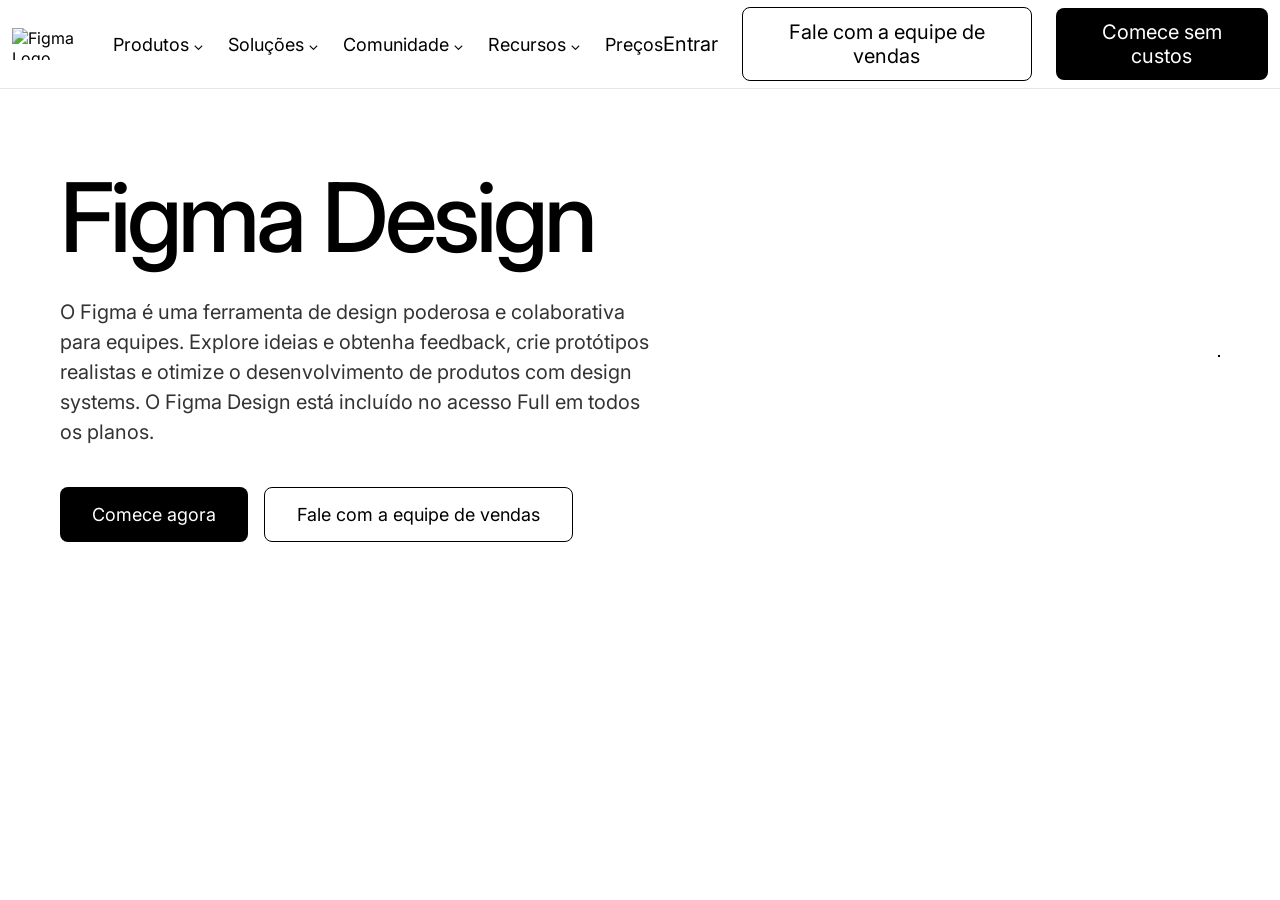
==== atv3/layout2/index.html @ 9e30acc3 "layout 2" ====
<!DOCTYPE html>
<html lang="pt-br">
<head>
    <meta charset="UTF-8">
    <meta name="viewport" content="width=device-width, initial-scale=1.0">
    <title>Figma Design Clone</title>
    <link href="https://fonts.googleapis.com/css2?family=Inter:wght@400;500;600;800&display=swap" rel="stylesheet">
    <link rel="stylesheet" href="style.css">
</head>
<body>

    <header class="main-nav">
        <div class="nav-container">
            <div class="nav-left">
                <img src="https://upload.wikimedia.org/wikipedia/commons/3/33/Figma-logo.svg" alt="Figma Logo" class="logo">
                <nav>
                    <ul class="nav-links">
                        <li>Produtos <span class="arrow">⌄</span></li>
                        <li>Soluções <span class="arrow">⌄</span></li>
                        <li>Comunidade <span class="arrow">⌄</span></li>
                        <li>Recursos <span class="arrow">⌄</span></li>
                        <li>Preços</li>
                    </ul>
                </nav>
            </div>
            <div class="nav-right">
                <a href="#" class="login-link">Entrar</a>
                <button class="btn-secondary">Fale com a equipe de vendas</button>
                <button class="btn-primary">Comece sem custos</button>
            </div>
        </div>
    </header>

    <main>
        <section class="hero">
            <div class="hero-text">
                <h1>Figma Design</h1>
                <p>O Figma é uma ferramenta de design poderosa e colaborativa para equipes. Explore ideias e obtenha feedback, crie protótipos realistas e otimize o desenvolvimento de produtos com design systems. O Figma Design está incluído no acesso Full em todos os planos.</p>
                <div class="hero-cta">
                    <button class="btn-primary-large">Comece agora</button>
                    <button class="btn-secondary-large">Fale com a equipe de vendas</button>
                </div>
            </div>
            <div class="hero-visual">
                <div class="illustration-container">
                </div>
            </div>
        </section>
    </main>

</body>
</html>
---- atv3/layout2/style.css ----
* {
    margin: 0;
    padding: 0;
    box-sizing: border-box;
}

body {
    font-family: 'Inter', sans-serif;
    -webkit-font-smoothing: antialiased;
}

/* NAVBAR */
.main-nav {
    width: 100%;
    border-bottom: 1px solid #e6e6e6;
    padding: 12px;
}

.nav-container {
    height: 64px;
    display: flex;
    justify-content: space-between;
    align-items: center;
    max-width: 1680px;
    margin: 0 auto;
}

.nav-left, .nav-right {
    display: flex;
    align-items: center;
    gap: 24px;
}

.logo {
    height: 32px;
    margin-right: 8px;
}

.nav-links {
    display: flex;
    list-style: none;
    gap: 24px;
}

.nav-links li {
    font-size: 18px;
    cursor: pointer;
    display: flex;
    align-items: center;
    gap: 4px;
}

.arrow { font-size: 14px; }

.login-link {
    text-decoration: none;
    color: #000000;
    font-size: 20px;
}

/* BOTÕES ESPECÍFICOS */
button {
    font-family: 'Inter', sans-serif;
    cursor: pointer;
    border-radius: 8px;
    transition: 0.2s;
}

.btn-primary {
    background: #000000;
    color: #ffffff;
    padding: 12px 20px;
    border: none;
    font-size: 20px;
}

.btn-secondary {
    background: #ffffff;
    color: #000000;
    padding: 12px 20px;
    border: 1px solid #000000;
    font-size: 20px;
}

/* HERO SECTION */
.hero {
    display: flex;
    max-width: 1680px;
    margin: 0 auto;
    padding: 80px 60px;
    align-items: center;
}

.hero-text {
    flex: 1.2;
}

.hero-text h1 {
    font-size: 96px; /* Tamanho proporcional ao print */
    font-weight: 500;
    letter-spacing: -4px;
    line-height: 1;
    margin-bottom: 32px;
}

.hero-text p {
    font-size: 20px;
    line-height: 1.5;
    color: #333333;
    max-width: 600px;
    margin-bottom: 40px;
}

.hero-cta {
    display: flex;
    gap: 16px;
}

.btn-primary-large {
    background: #000000;
    color: #ffffff;
    padding: 16px 32px;
    font-size: 18px;
    border: none;
}

.btn-secondary-large {
    background: #ffffff;
    color: #000000;
    padding: 16px 32px;
    font-size: 18px;
    border: 1px solid #000000;
}


.illustration-container {
    border: 1px solid #000000 ;
}
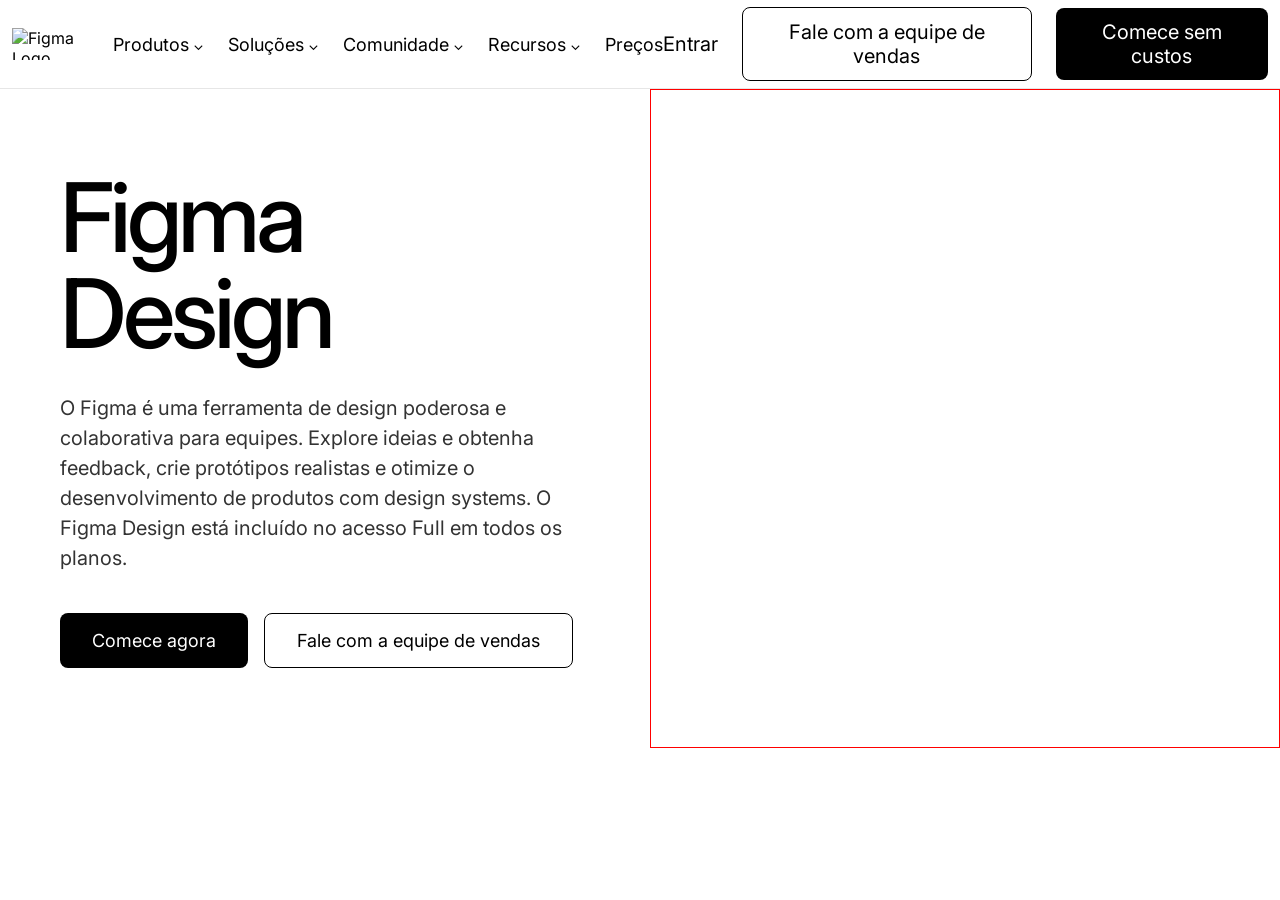
==== commit e774955d: "Ajustes no layout" ====
--- a/atv3/layout2/index.html
+++ b/atv3/layout2/index.html
@@ -41,10 +41,10 @@
                     <button class="btn-secondary-large">Fale com a equipe de vendas</button>
                 </div>
             </div>
-            <div class="hero-visual">
-                <div class="illustration-container">
-                </div>
-            </div>
+        </section>
+        
+        <section>
+            <div class="illustrative-element"></div>
         </section>
     </main>
 
--- a/atv3/layout2/style.css
+++ b/atv3/layout2/style.css
@@ -7,6 +7,11 @@
 body {
     font-family: 'Inter', sans-serif;
     -webkit-font-smoothing: antialiased;
+}
+
+main {
+    display: flex;
+    justify-content: space-around;
 }
 
 /* NAVBAR */
@@ -86,7 +91,6 @@
 .hero {
     display: flex;
     max-width: 1680px;
-    margin: 0 auto;
     padding: 80px 60px;
     align-items: center;
 }
@@ -132,7 +136,8 @@
     border: 1px solid #000000;
 }
 
-
-.illustration-container {
-    border: 1px solid #000000 ;
+.illustrative-element {
+    width: 630px;
+    height: 100%;
+    border: 1px solid #ff0000;
 }
